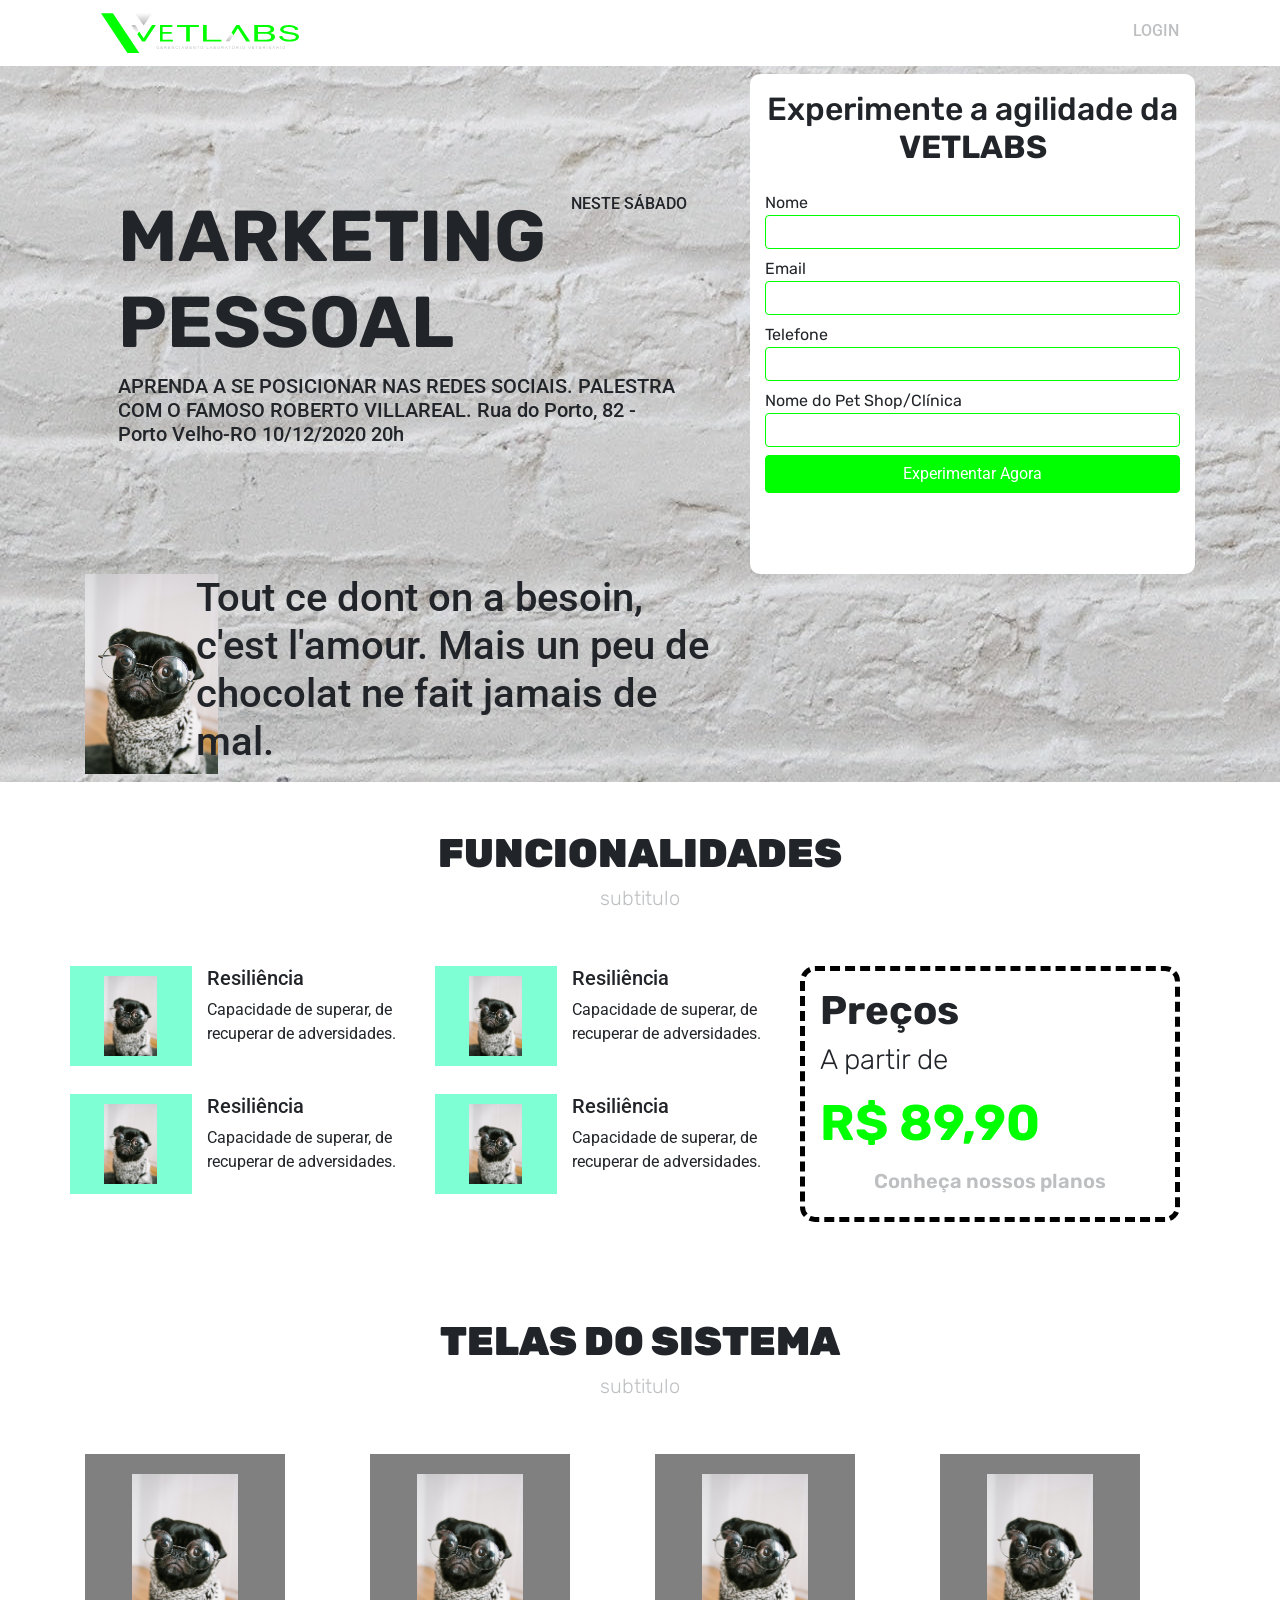
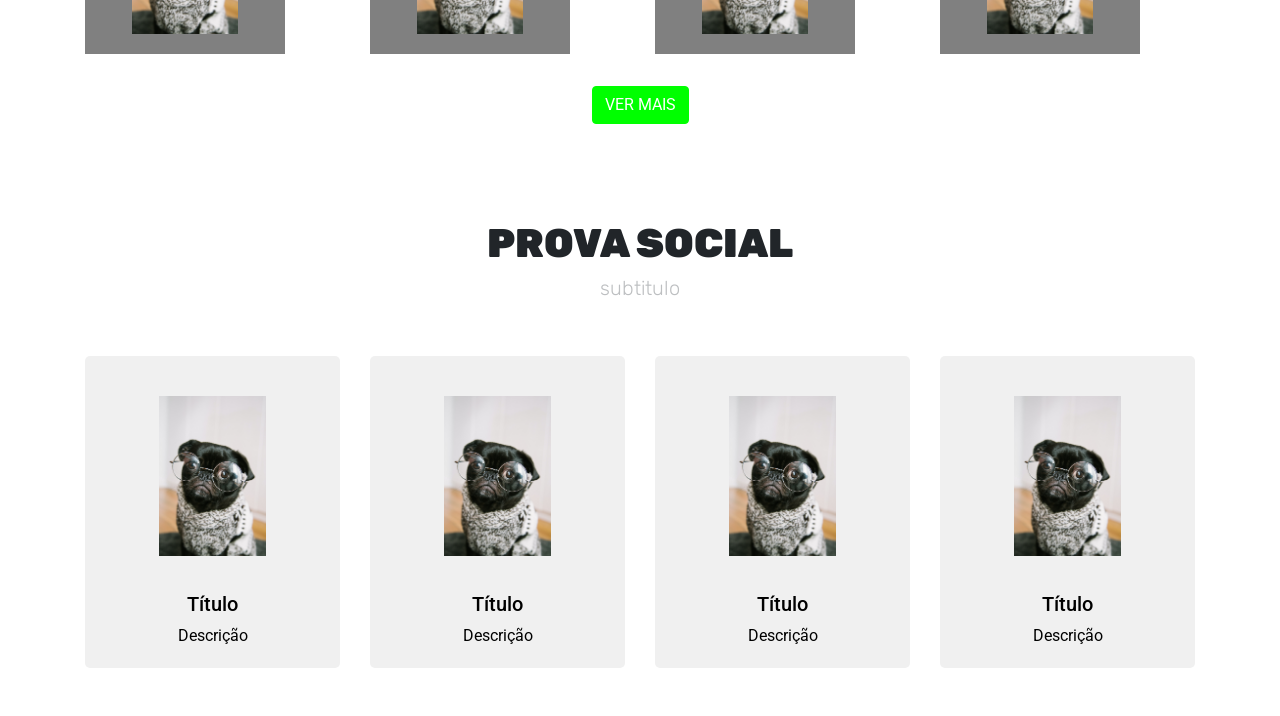
==== index.html @ 8ecae948 "refresh" ====
<!DOCTYPE html>
<html lang="en">

<head>
    <meta charset="UTF-8">
    <meta http-equiv="X-UA-Compatible" content="IE=edge">
    <meta name="viewport" content="width=device-width, initial-scale=1.0">
    <title>VetLabs</title>
    <link rel="icon" href="assets/img/ICONE.png">

    <!-- CSS -->
    <link rel="stylesheet" href="css/main.css">

</head>

<body>
    <!-- HEADER -->
    <div id="header">
        <div class="container">
            <nav class="navbar navbar-expand-lg navbar-light justify-content-between">
                <a class="navbar-brand" href="#">
                    <img src="assets/img/LOGO.svg" class="img-fluid logo" />
                </a>
                <button class="navbar-toggler" type="button" data-toggle="collapse" data-target="#navbarNav"
                    aria-controls="navbarNav" aria-expanded="false" aria-label="Toggle navigation">
                    <span class="navbar-toggler-icon"></span>
                </button>
                <div class="collapse navbar-collapse" id="navbarNav">
                    <ul class="navbar-nav">
                        <li class="nav-item">
                            <a class="nav-link active" aria-current="page" href="#">Login</a>
                        </li>
                    </ul>
                </div>
            </nav>
        </div>
    </div>
    <!-- END HEADER-->

    <!-- FIRST SECTION -->
    <div class="first-section py-2">
        <div class="container">
            <div class="row">
                <div class="col-md-7 align-self-center px-5">
                    <h6 class="float-right">NESTE SÁBADO
                    </h6>
                    <h1 class="title"><b>MARKETING PESSOAL</b>
                    </h1>
                    <h5>APRENDA A SE POSICIONAR NAS REDES SOCIAIS.

                        PALESTRA COM O FAMOSO ROBERTO VILLAREAL.

                        Rua do Porto, 82 - Porto Velho-RO

                        10/12/2020

                        20h</h5>
                </div>
                <div class="col-md-5">
                    <div id="try-it">
                        <h2 class="p-3 text-center">Experimente a agilidade da <b>VETLABS</b></h2>
                        <div class="col-md-12 d-grid my-2">
                            <label class="form-label" for="">Nome</label>
                            <input class="form-input p-1" type="text">
                        </div>
                        <div class="col-md-12 d-grid my-2">
                            <label class="form-label" for="">Email</label>
                            <input class="form-input p-1" type="text">
                        </div>
                        <div class="col-md-12 d-grid my-2">
                            <label class="form-label" for="">Telefone</label>
                            <input class="form-input p-1" type="text">
                        </div>
                        <div class="col-md-12 d-grid my-2">
                            <label class="form-label" for="">Nome do Pet Shop/Clínica</label>
                            <input class="form-input p-1" type="text">
                        </div>
                        <div class="col-md-12 d-grid">
                            <a href="#" type="button" class="btn btn-primary form-submit">Experimentar Agora</a>
                        </div>
                    </div>
                </div>
                <div class="col-md-7">
                    <div class="row">
                        <div class="col-md-2">
                            <img src="assets/img/pet.jpg" alt="" style="width: auto; height: 200px;">
                        </div>
                        <div class="col-md-10">
                            <h1>Tout ce dont on a besoin, c'est l'amour. Mais un peu de chocolat ne fait jamais de mal.
                            </h1>
                        </div>
                    </div>
                </div>
            </div>
        </div>
    </div>
    </div>
    <!-- END FIRST SECTION -->

    <!-- FUNCIONALIDADES -->
    <div id="functions">
        <div class="container py-5">
            <h1 class="section-title text-center">Funcionalidades</h1>
            <h5 class="section-subtitle text-center pb-5">subtitulo</h1>
                <div class="row">
                    <div class="col-md-8 row">
                        <div class="col-lg-6 col-md-6 row p-0 m-0 mb-3">
                            <div class="col-md-4 icon">
                                <div class="image-container mb-3">
                                    <img src="assets/img/pet.jpg" class="img-fluid" alt="">
                                </div>
                            </div>
                            <div class="col-md-8">
                                <h5>Resiliência</h5>
                                <p class="mb-0">Capacidade de superar, de recuperar de adversidades.</p>
                            </div>
                        </div>
                        <div class="col-lg-6 col-md-6 row p-0 m-0 mb-3">
                            <div class="col-md-4 icon">
                                <div class="image-container mb-3">
                                    <img src="assets/img/pet.jpg" class="img-fluid" alt="">
                                </div>
                            </div>
                            <div class="col-md-8">
                                <h5>Resiliência</h5>
                                <p class="mb-0">Capacidade de superar, de recuperar de adversidades.</p>
                            </div>
                        </div>
                        <div class="col-lg-6 col-md-6 row p-0 m-0 mb-3">
                            <div class="col-md-4 icon">
                                <div class="image-container mb-3">
                                    <img src="assets/img/pet.jpg" class="img-fluid" alt="">
                                </div>
                            </div>
                            <div class="col-md-8">
                                <h5>Resiliência</h5>
                                <p class="mb-0">Capacidade de superar, de recuperar de adversidades.</p>
                            </div>
                        </div>
                        <div class="col-lg-6 col-md-6 row p-0 m-0 mb-3">
                            <div class="col-md-4 icon">
                                <div class="image-container mb-3">
                                    <img src="assets/img/pet.jpg" class="img-fluid" alt="">
                                </div>
                            </div>
                            <div class="col-md-8">
                                <h5>Resiliência</h5>
                                <p class="mb-0">Capacidade de superar, de recuperar de adversidades.</p>
                            </div>
                        </div>
                    </div>
                    <div class="col-md-4 price-card py-3">
                        <h1 class="title">Preços</h1>
                        <h3 class="subtitle">A partir de</h3>
                        <h2 class="price py-2">R$ 89,90</h2>
                        <a href="#">
                            <h5 class="more">Conheça nossos planos</h5>
                        </a>
                    </div>
                </div>
        </div>
    </div>
    <!-- END FUNCIONALIDADES -->

    <!-- TELAS -->
    <div id="telas">
        <div class="container py-5">
            <h1 class="section-title text-center">Telas do sistema</h1>
            <h5 class="section-subtitle text-center pb-5">subtitulo</h1>
                <div class="row">
                    <div class="col-lg-3 col-md-6 mb-4 mb-lg-0">
                        <div class="image-container mb-3">
                            <img src="assets/img/pet.jpg" class="img-fluid" alt="">
                        </div>
                    </div>
                    <div class="col-lg-3 col-md-6 mb-4 mb-lg-0">
                        <div class="image-container mb-3">
                            <img src="assets/img/pet.jpg" class="img-fluid" alt="">
                        </div>
                    </div>
                    <div class="col-lg-3 col-md-6 mb-4 mb-lg-0">
                        <div class="image-container mb-3">
                            <img src="assets/img/pet.jpg" class="img-fluid" alt="">
                        </div>
                    </div>
                    <div class="col-lg-3 col-md-6 mb-4 mb-lg-0">
                        <div class="image-container mb-3">
                            <img src="assets/img/pet.jpg" class="img-fluid" alt="">
                        </div>
                    </div>

                    <div class="col-md-12 text-center mt-3">
                        <a href="#" class="btn btn-primary form-submit">VER MAIS</a>
                    </div>
                </div>
        </div>
    </div>
    <!-- END TELAS -->

    <!-- PROVA SOCIAL -->
    <div id="prova-social">
        <div class="container py-5">
            <h1 class="section-title text-center">Prova Social</h1>
            <h5 class="section-subtitle text-center pb-5">subtitulo</h1>
                <div class="row">
                    <div class="col-lg-3 col-md-6 mb-4 mb-lg-0">
                        <a href="#" class="item">
                            <div class="image-container mb-3">
                                <img src="assets/img/pet.jpg" class="img-fluid" alt="">
                            </div>
                            <h5>Título</h5>
                            <p class="mb-0">Descrição</p>
                        </a>
                    </div>
                    <div class="col-lg-3 col-md-6 mb-4 mb-lg-0">
                        <a href="#" class="item">
                            <div class="image-container mb-3">
                                <img src="assets/img/pet.jpg" class="img-fluid" alt="">
                            </div>
                            <h5>Título</h5>
                            <p class="mb-0">Descrição</p>
                        </a>
                    </div>
                    <div class="col-lg-3 col-md-6 mb-4 mb-lg-0">
                        <a href="#" class="item">
                            <div class="image-container mb-3">
                                <img src="assets/img/pet.jpg" class="img-fluid" alt="">
                            </div>
                            <h5>Título</h5>
                            <p class="mb-0">Descrição</p>
                        </a>
                    </div>
                    <div class="col-lg-3 col-md-6 mb-4 mb-lg-0">
                        <a href="#" class="item">
                            <div class="image-container mb-3">
                                <img src="assets/img/pet.jpg" class="img-fluid" alt="">
                            </div>
                            <h5>Título</h5>
                            <p class="mb-0">Descrição</p>
                        </a>
                    </div>
                </div>
        </div>
    </div>
    <!-- END PROVA SOCIAL -->
    <script src="https://cdn.jsdelivr.net/npm/popper.js@1.16.0/dist/umd/popper.min.js"
        integrity="sha384-Q6E9RHvbIyZFJoft+2mJbHaEWldlvI9IOYy5n3zV9zzTtmI3UksdQRVvoxMfooAo" crossorigin="anonymous">
    </script>
    <script src="js/bootstrap.min.js"></script>
    <script src="https://ajax.googleapis.com/ajax/libs/jquery/3.6.0/jquery.min.js"></script>
    <script src="js/mains.js"></script>
</body>

</html>
---- css/main.css ----
@import url(./navbar.css);
@import url(./first-section.css);
@import url(./bootstrap.min.css);
@import url(./shared.css);
@import url(./config.css);
@import url(./responsive.css);
@import url('https://fonts.googleapis.com/css2?family=Roboto:wght@400;500;700;900&display=swap');

* {
    padding: 0;
    margin: 0;
}

body,
html {
    font-family: 'Roboto', sans-serif;
}

.d-grid {
    display: grid;
}
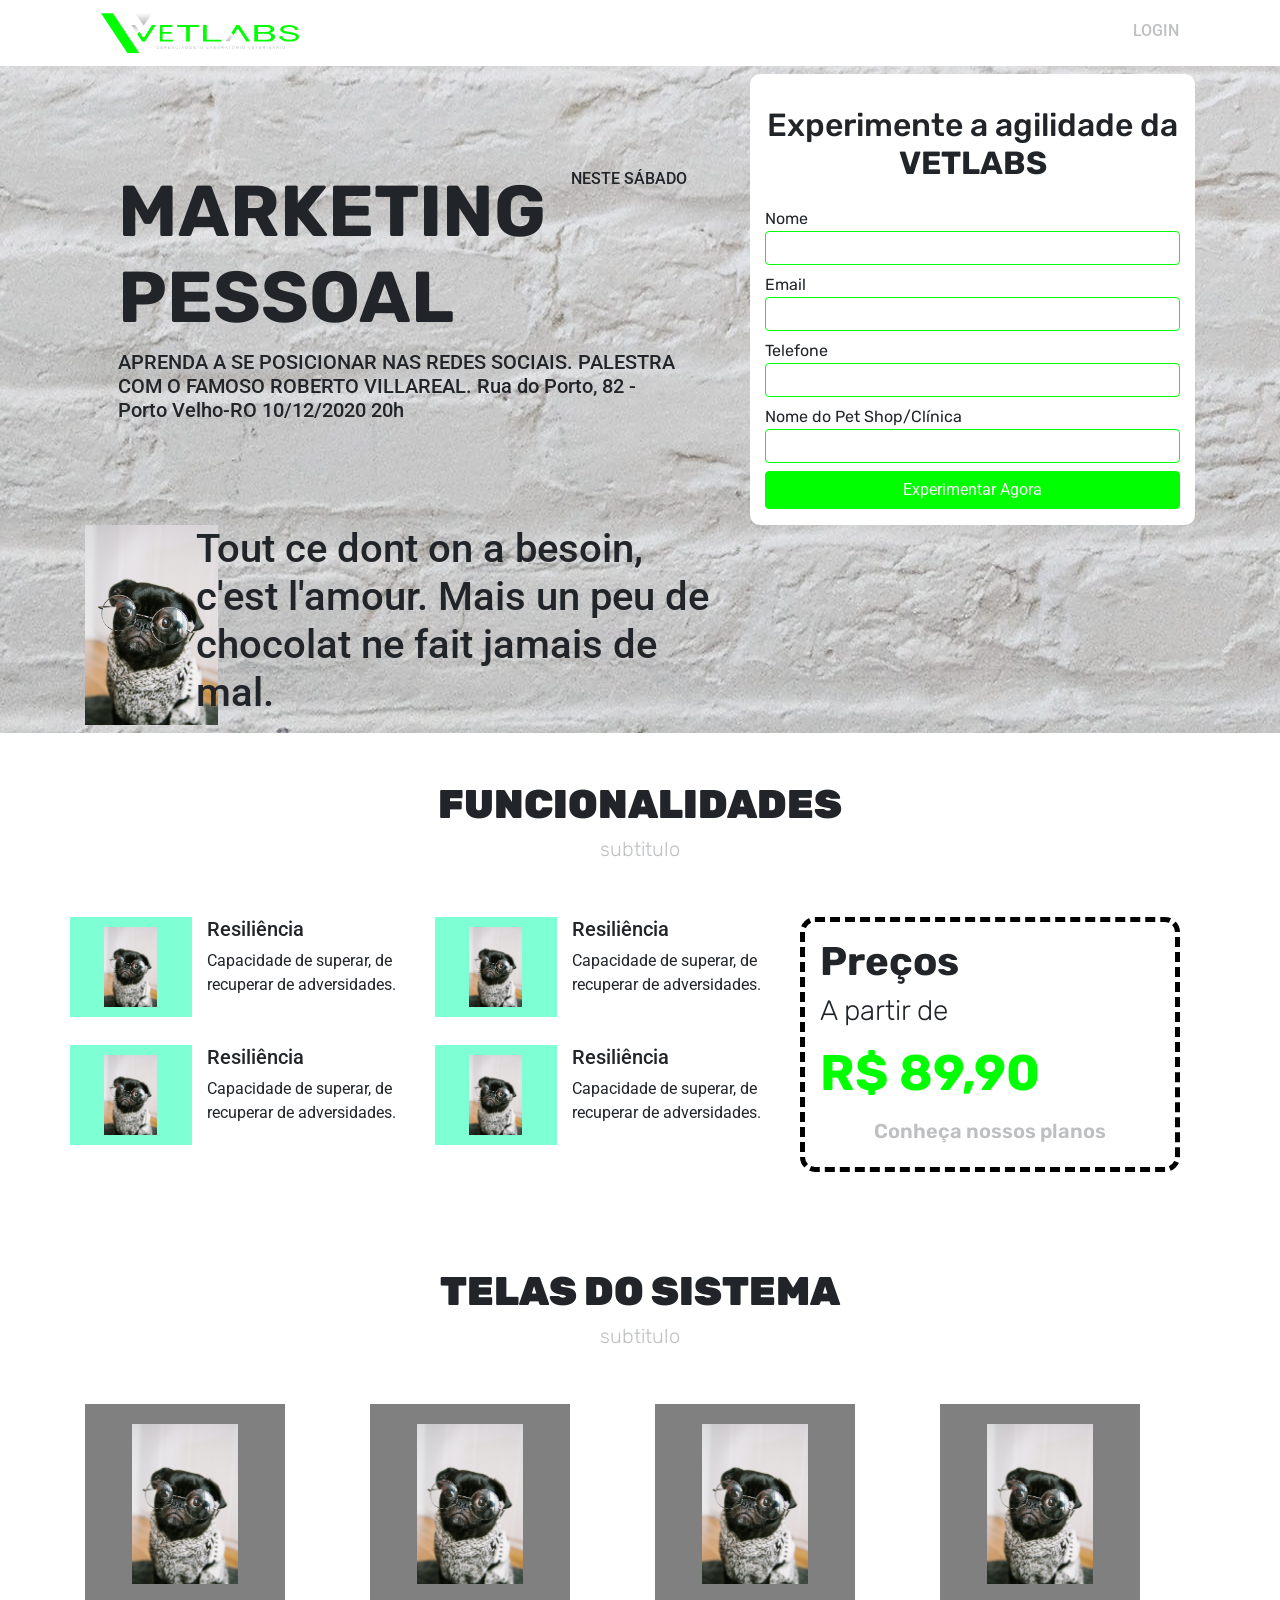
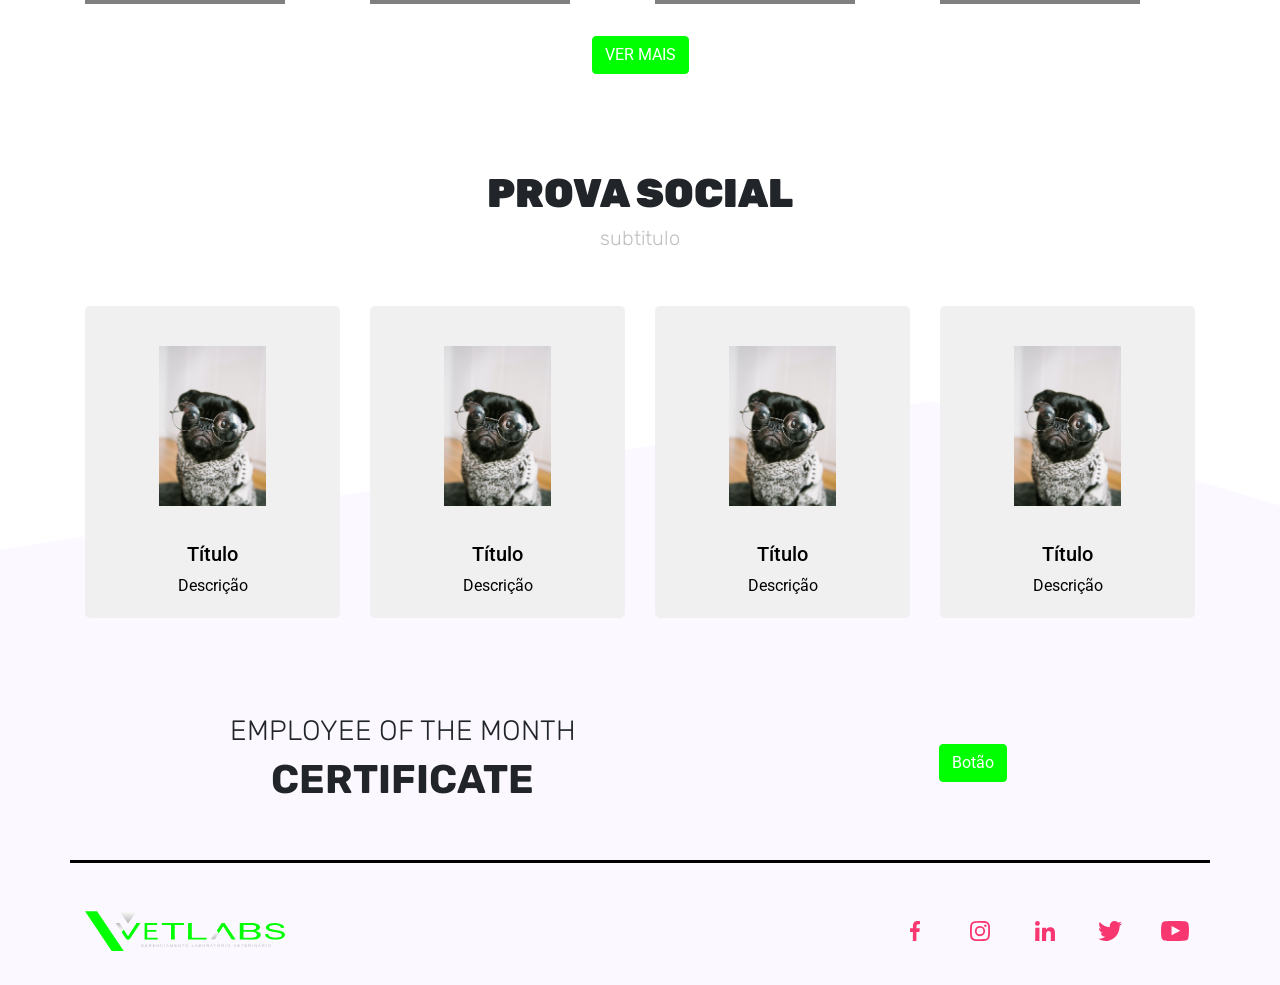
==== commit 2fec0076: "changes" ====
--- a/index.html
+++ b/index.html
@@ -57,7 +57,7 @@
                         20h</h5>
                 </div>
                 <div class="col-md-5">
-                    <div id="try-it">
+                    <div id="try-it" class="py-3">
                         <h2 class="p-3 text-center">Experimente a agilidade da <b>VETLABS</b></h2>
                         <div class="col-md-12 d-grid my-2">
                             <label class="form-label" for="">Nome</label>
@@ -243,6 +243,57 @@
         </div>
     </div>
     <!-- END PROVA SOCIAL -->
+
+    <!-- CERTIFICATE -->
+    <div id="certificate">
+        <div class="container py-5 mb-4">
+            <div class="row">
+                <div class="col-md-7 text-center">
+                    <h3>EMPLOYEE OF THE MONTH</h3>
+                    <h1>CERTIFICATE</h1>
+                </div>
+
+                <div class="col-md-5 align-self-center text-center">
+                    <a href="#" type="button" class="btn btn-primary form-submit">Botão</a>
+                </div>
+            </div>
+        </div>
+    </div>
+    <!-- END CERTIFICATE -->
+
+    <!-- FOOTER -->
+    <footer id="rodape">
+        <div class="container">
+            <div class="logo py-4">
+                <div class="row">
+                    <div class="col-md-6 align-self-center text-md-left text-center">
+                        <img src="assets/img/LOGO.svg" class="img-fluid" style="width: 200px;" />
+                    </div>
+                    <div class="col-md-6 align-self-center text-right">
+                        <ul>
+                            <li>
+                                <a href="#"><img src="assets/icons/facebook.svg" /></a>
+                            </li>
+                            <li>
+                                <a href="#"><img src="assets/icons/instagram.svg" /></a>
+                            </li>
+                            <li>
+                                <a href="#"><img src="assets/icons/linkedin.svg" /></a>
+                            </li>
+                            <li>
+                                <a href="#"><img src="assets/icons/twitter.svg" /></a>
+                            </li>
+                            <li>
+                                <a href="#"><img src="assets/icons/youtube.svg" /></a>
+                            </li>
+                        </ul>
+                    </div>
+                </div>
+            </div>
+        </div>
+    </footer>
+    <!-- END FOOTER -->
+
     <script src="https://cdn.jsdelivr.net/npm/popper.js@1.16.0/dist/umd/popper.min.js"
         integrity="sha384-Q6E9RHvbIyZFJoft+2mJbHaEWldlvI9IOYy5n3zV9zzTtmI3UksdQRVvoxMfooAo" crossorigin="anonymous">
     </script>
--- a/css/main.css
+++ b/css/main.css
@@ -1,6 +1,6 @@
-@import url(./navbar.css);
 @import url(./first-section.css);
 @import url(./bootstrap.min.css);
+@import url(./navbar.css);
 @import url(./shared.css);
 @import url(./config.css);
 @import url(./responsive.css);
@@ -16,6 +16,11 @@
     font-family: 'Roboto', sans-serif;
 }
 
+body{
+    background: url(../assets/img/footer-bg.png) no-repeat center bottom;
+    padding-bottom: 10px;
+}
+
 .d-grid {
     display: grid;
 }
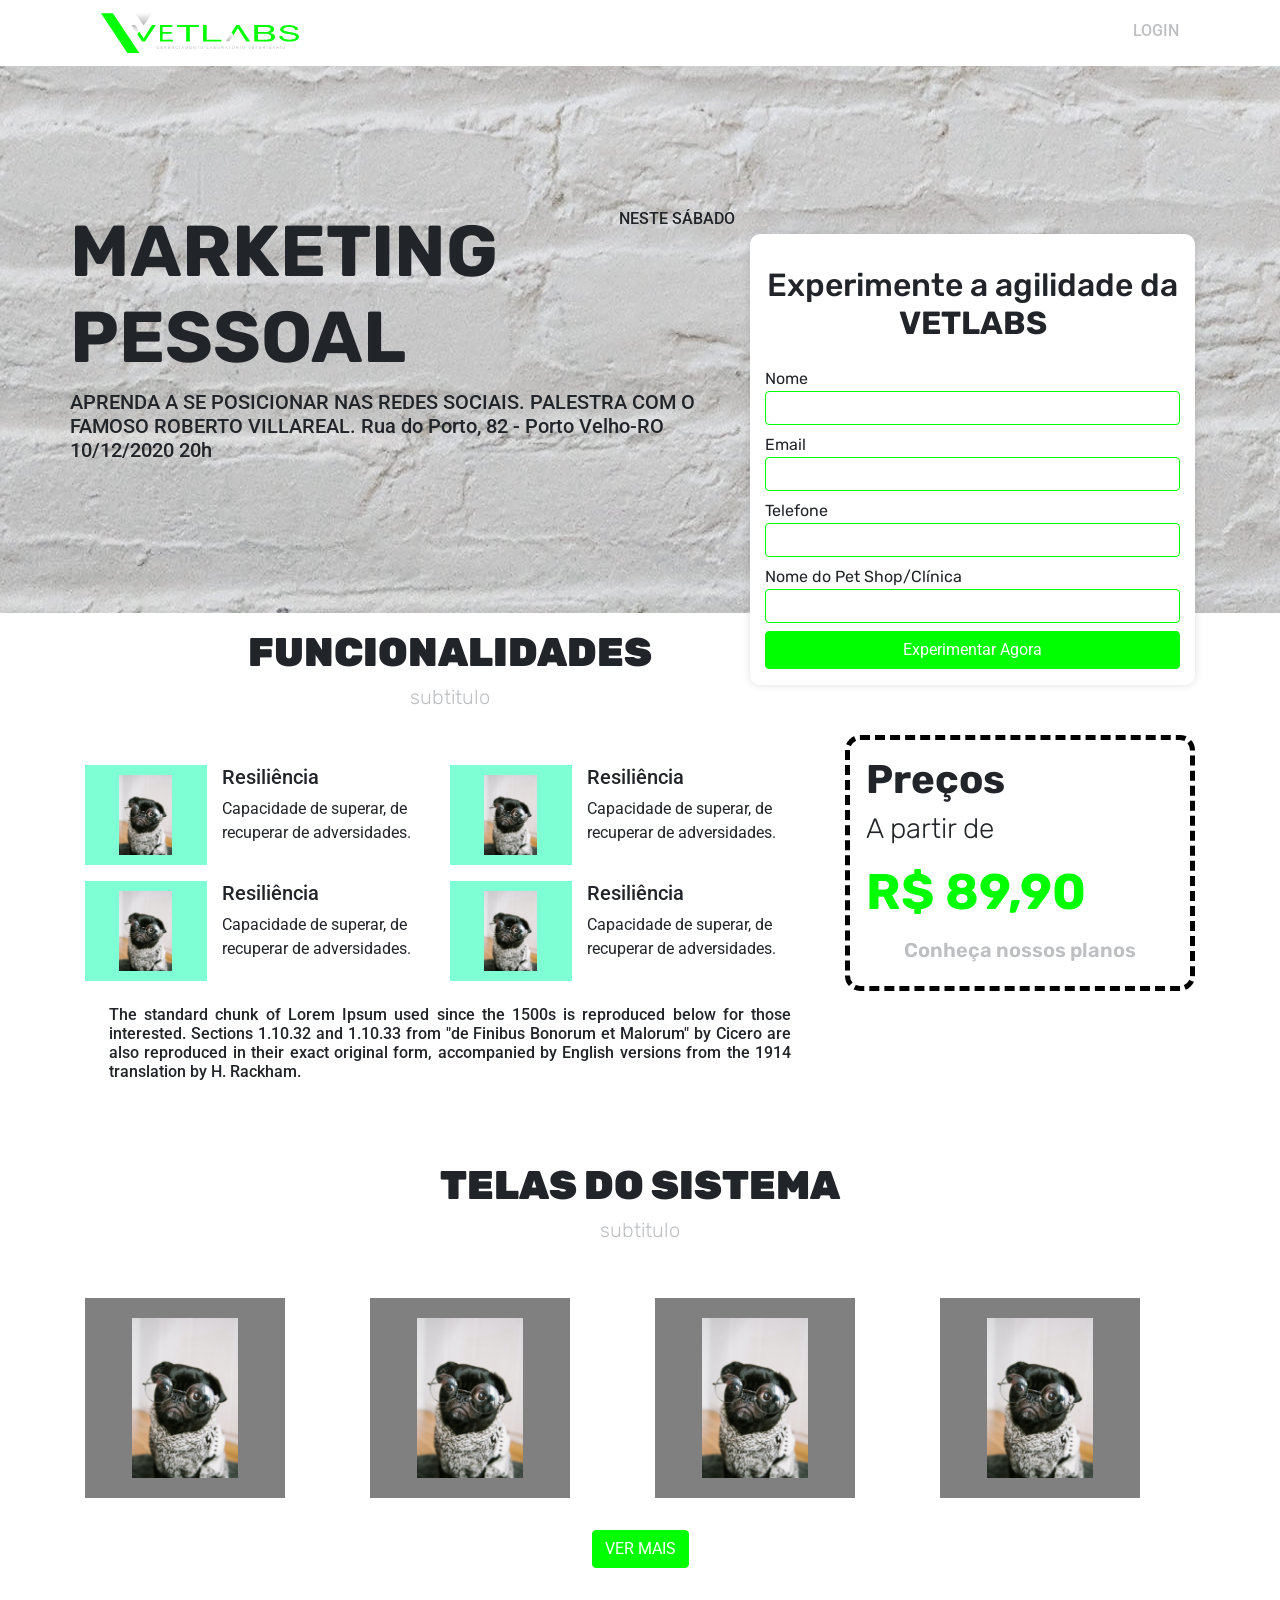
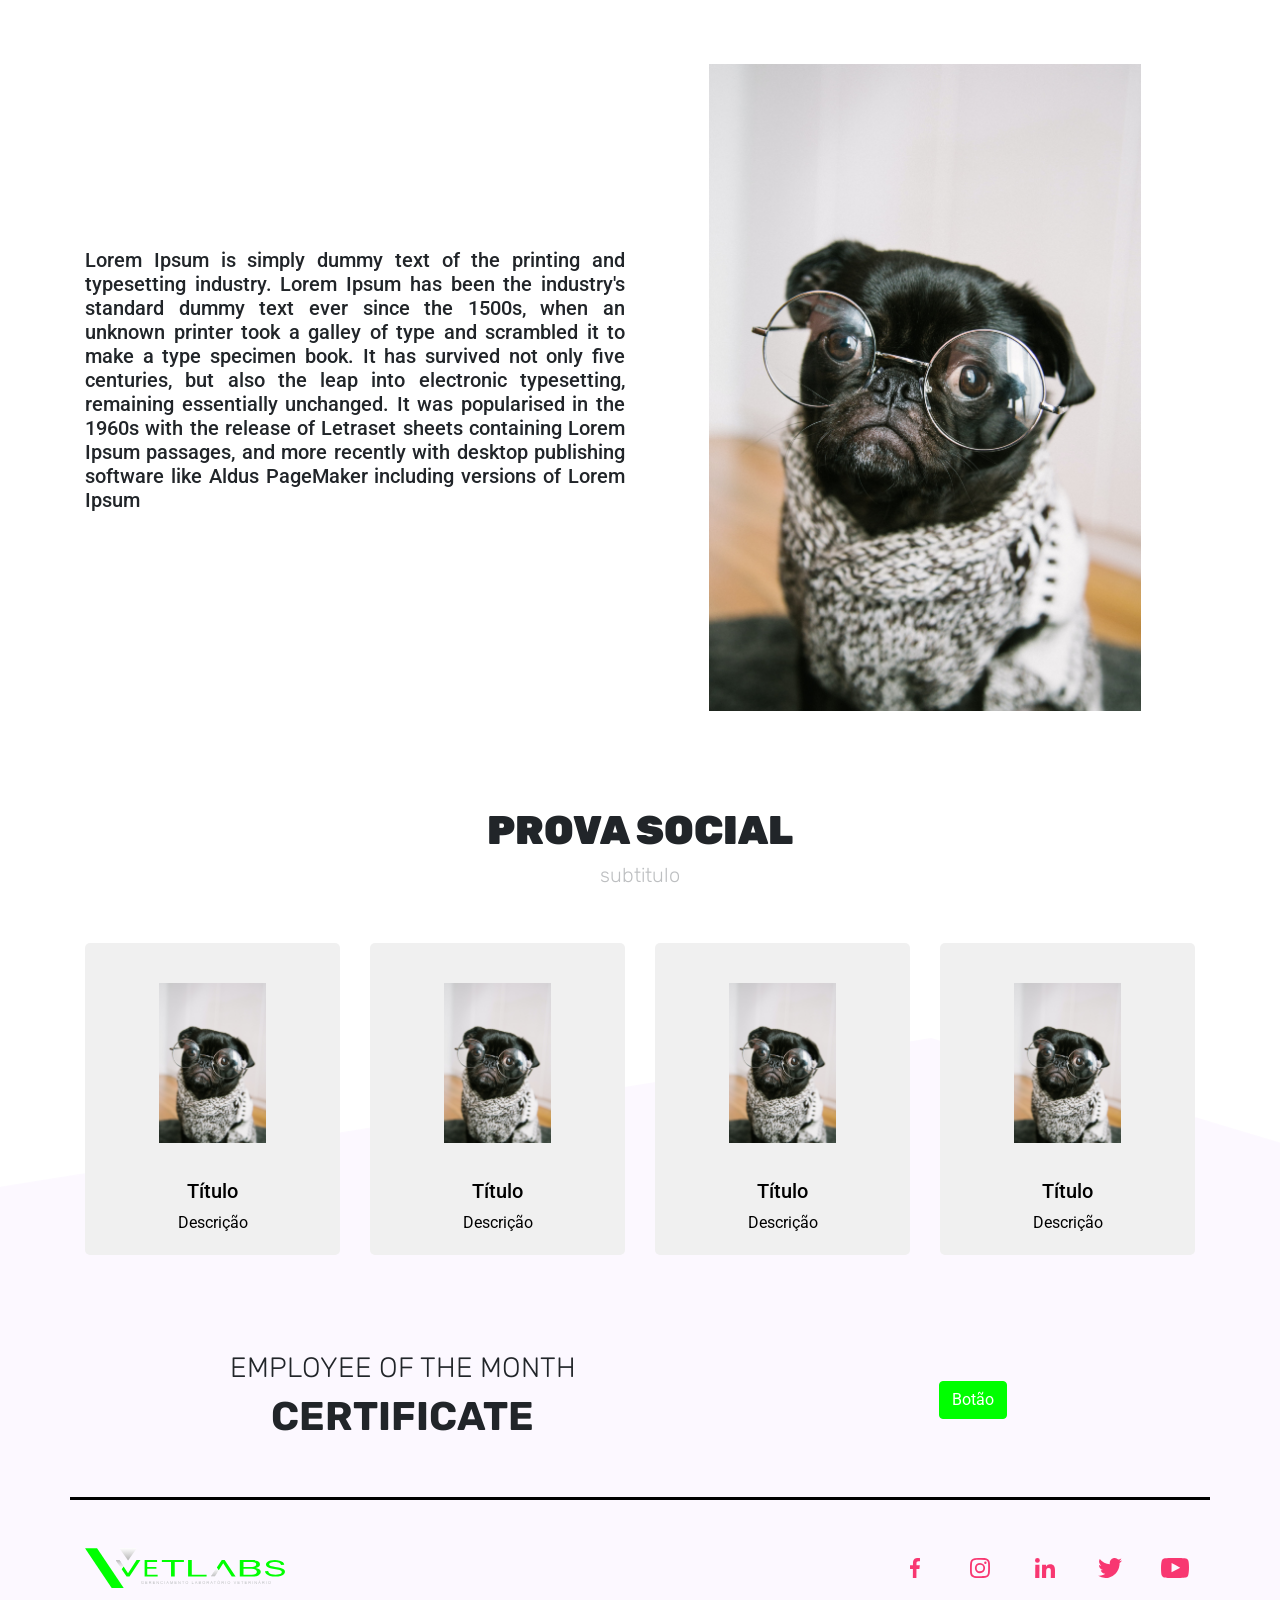
==== commit 98f5ee56: "a" ====
--- a/index.html
+++ b/index.html
@@ -38,10 +38,10 @@
     <!-- END HEADER-->
 
     <!-- FIRST SECTION -->
-    <div class="first-section py-2">
+    <div class="first-section py-5">
         <div class="container">
             <div class="row">
-                <div class="col-md-7 align-self-center px-5">
+                <div class="col-md-7 align-self-center px-5 px-md-0">
                     <h6 class="float-right">NESTE SÁBADO
                     </h6>
                     <h1 class="title"><b>MARKETING PESSOAL</b>
@@ -57,7 +57,7 @@
                         20h</h5>
                 </div>
                 <div class="col-md-5">
-                    <div id="try-it" class="py-3">
+                    <div id="try-it" class="py-3 position-relative" style="bottom: -120px;">
                         <h2 class="p-3 text-center">Experimente a agilidade da <b>VETLABS</b></h2>
                         <div class="col-md-12 d-grid my-2">
                             <label class="form-label" for="">Nome</label>
@@ -80,17 +80,6 @@
                         </div>
                     </div>
                 </div>
-                <div class="col-md-7">
-                    <div class="row">
-                        <div class="col-md-2">
-                            <img src="assets/img/pet.jpg" alt="" style="width: auto; height: 200px;">
-                        </div>
-                        <div class="col-md-10">
-                            <h1>Tout ce dont on a besoin, c'est l'amour. Mais un peu de chocolat ne fait jamais de mal.
-                            </h1>
-                        </div>
-                    </div>
-                </div>
             </div>
         </div>
     </div>
@@ -99,57 +88,68 @@
 
     <!-- FUNCIONALIDADES -->
     <div id="functions">
-        <div class="container py-5">
-            <h1 class="section-title text-center">Funcionalidades</h1>
-            <h5 class="section-subtitle text-center pb-5">subtitulo</h1>
-                <div class="row">
-                    <div class="col-md-8 row">
-                        <div class="col-lg-6 col-md-6 row p-0 m-0 mb-3">
-                            <div class="col-md-4 icon">
-                                <div class="image-container mb-3">
-                                    <img src="assets/img/pet.jpg" class="img-fluid" alt="">
-                                </div>
-                            </div>
-                            <div class="col-md-8">
-                                <h5>Resiliência</h5>
-                                <p class="mb-0">Capacidade de superar, de recuperar de adversidades.</p>
-                            </div>
-                        </div>
-                        <div class="col-lg-6 col-md-6 row p-0 m-0 mb-3">
-                            <div class="col-md-4 icon">
-                                <div class="image-container mb-3">
-                                    <img src="assets/img/pet.jpg" class="img-fluid" alt="">
-                                </div>
-                            </div>
-                            <div class="col-md-8">
-                                <h5>Resiliência</h5>
-                                <p class="mb-0">Capacidade de superar, de recuperar de adversidades.</p>
-                            </div>
-                        </div>
-                        <div class="col-lg-6 col-md-6 row p-0 m-0 mb-3">
-                            <div class="col-md-4 icon">
-                                <div class="image-container mb-3">
-                                    <img src="assets/img/pet.jpg" class="img-fluid" alt="">
-                                </div>
-                            </div>
-                            <div class="col-md-8">
-                                <h5>Resiliência</h5>
-                                <p class="mb-0">Capacidade de superar, de recuperar de adversidades.</p>
-                            </div>
-                        </div>
-                        <div class="col-lg-6 col-md-6 row p-0 m-0 mb-3">
-                            <div class="col-md-4 icon">
-                                <div class="image-container mb-3">
-                                    <img src="assets/img/pet.jpg" class="img-fluid" alt="">
-                                </div>
-                            </div>
-                            <div class="col-md-8">
-                                <h5>Resiliência</h5>
-                                <p class="mb-0">Capacidade de superar, de recuperar de adversidades.</p>
-                            </div>
-                        </div>
-                    </div>
-                    <div class="col-md-4 price-card py-3">
+        <div class="container">
+            <div class="row py-3">
+                <div class="col-md-8 row m-0">
+                    <div class="col-md-12">
+                        <h1 class="section-title text-center">Funcionalidades</h1>
+                        <h5 class="section-subtitle text-center pb-5">subtitulo</h1>
+                    </div>
+                    <div class="col-lg-6 col-md-6 row p-0 m-0 mb-3">
+                        <div class="col-md-4 icon">
+                            <div class="image-container mb-3">
+                                <img src="assets/img/pet.jpg" class="img-fluid" alt="">
+                            </div>
+                        </div>
+                        <div class="col-md-8">
+                            <h5>Resiliência</h5>
+                            <p class="mb-0">Capacidade de superar, de recuperar de adversidades.</p>
+                        </div>
+                    </div>
+                    <div class="col-lg-6 col-md-6 row p-0 m-0 mb-3">
+                        <div class="col-md-4 icon">
+                            <div class="image-container mb-3">
+                                <img src="assets/img/pet.jpg" class="img-fluid" alt="">
+                            </div>
+                        </div>
+                        <div class="col-md-8">
+                            <h5>Resiliência</h5>
+                            <p class="mb-0">Capacidade de superar, de recuperar de adversidades.</p>
+                        </div>
+                    </div>
+                    <div class="col-lg-6 col-md-6 row p-0 m-0 mb-3">
+                        <div class="col-md-4 icon">
+                            <div class="image-container mb-3">
+                                <img src="assets/img/pet.jpg" class="img-fluid" alt="">
+                            </div>
+                        </div>
+                        <div class="col-md-8">
+                            <h5>Resiliência</h5>
+                            <p class="mb-0">Capacidade de superar, de recuperar de adversidades.</p>
+                        </div>
+                    </div>
+                    <div class="col-lg-6 col-md-6 row p-0 m-0 mb-3">
+                        <div class="col-md-4 icon">
+                            <div class="image-container mb-3">
+                                <img src="assets/img/pet.jpg" class="img-fluid" alt="">
+                            </div>
+                        </div>
+                        <div class="col-md-8">
+                            <h5>Resiliência</h5>
+                            <p class="mb-0">Capacidade de superar, de recuperar de adversidades.</p>
+                        </div>
+                    </div>
+                    <div class="col-lg-12 col-md-12 row p-0 m-0 px-4">
+                        <h6 class="text-justify mt-2 mb-sm-3">
+                            The standard chunk of Lorem Ipsum used since the 1500s is reproduced below for those
+                            interested. Sections 1.10.32 and 1.10.33 from "de Finibus Bonorum et Malorum" by Cicero are
+                            also reproduced in their exact original form, accompanied by English versions from the 1914
+                            translation by H. Rackham.
+                        </h6>
+                    </div>
+                </div>
+                <div class="col-md-4 align-self-center">
+                    <div class="price-card p-3">
                         <h1 class="title">Preços</h1>
                         <h3 class="subtitle">A partir de</h3>
                         <h2 class="price py-2">R$ 89,90</h2>
@@ -158,6 +158,7 @@
                         </a>
                     </div>
                 </div>
+            </div>
         </div>
     </div>
     <!-- END FUNCIONALIDADES -->
@@ -196,6 +197,33 @@
         </div>
     </div>
     <!-- END TELAS -->
+
+    <!-- PROVA SOCIAL -->
+    <div id="random">
+        <div class="container py-5">
+            <div class="row text-center">
+                <div class="col-md-6 align-self-center">
+                    <h5 class="text-justify mb-sm-3">
+                        Lorem Ipsum is simply dummy text of the printing and typesetting industry. Lorem Ipsum has been
+                        the
+                        industry's standard dummy text ever since the 1500s, when an unknown printer took a galley of
+                        type
+                        and scrambled it to make a type specimen book. It has survived not only five centuries, but also
+                        the
+                        leap into electronic typesetting, remaining essentially unchanged. It was popularised in the
+                        1960s
+                        with the release of Letraset sheets containing Lorem Ipsum passages, and more recently with
+                        desktop
+                        publishing software like Aldus PageMaker including versions of Lorem Ipsum</h5>
+                </div>
+                <div class="col-md-6">
+                    <img src="assets/img/pet.jpg" alt="" style="max-width: 80%;">
+                </div>
+            </div>
+        </div>
+    </div>
+    <!-- END PROVA SOCIAL -->
+
 
     <!-- PROVA SOCIAL -->
     <div id="prova-social">
--- a/css/main.css
+++ b/css/main.css
@@ -1,4 +1,4 @@
-@import url(./first-section.css);
+@import url(./custom.css);
 @import url(./bootstrap.min.css);
 @import url(./navbar.css);
 @import url(./shared.css);
